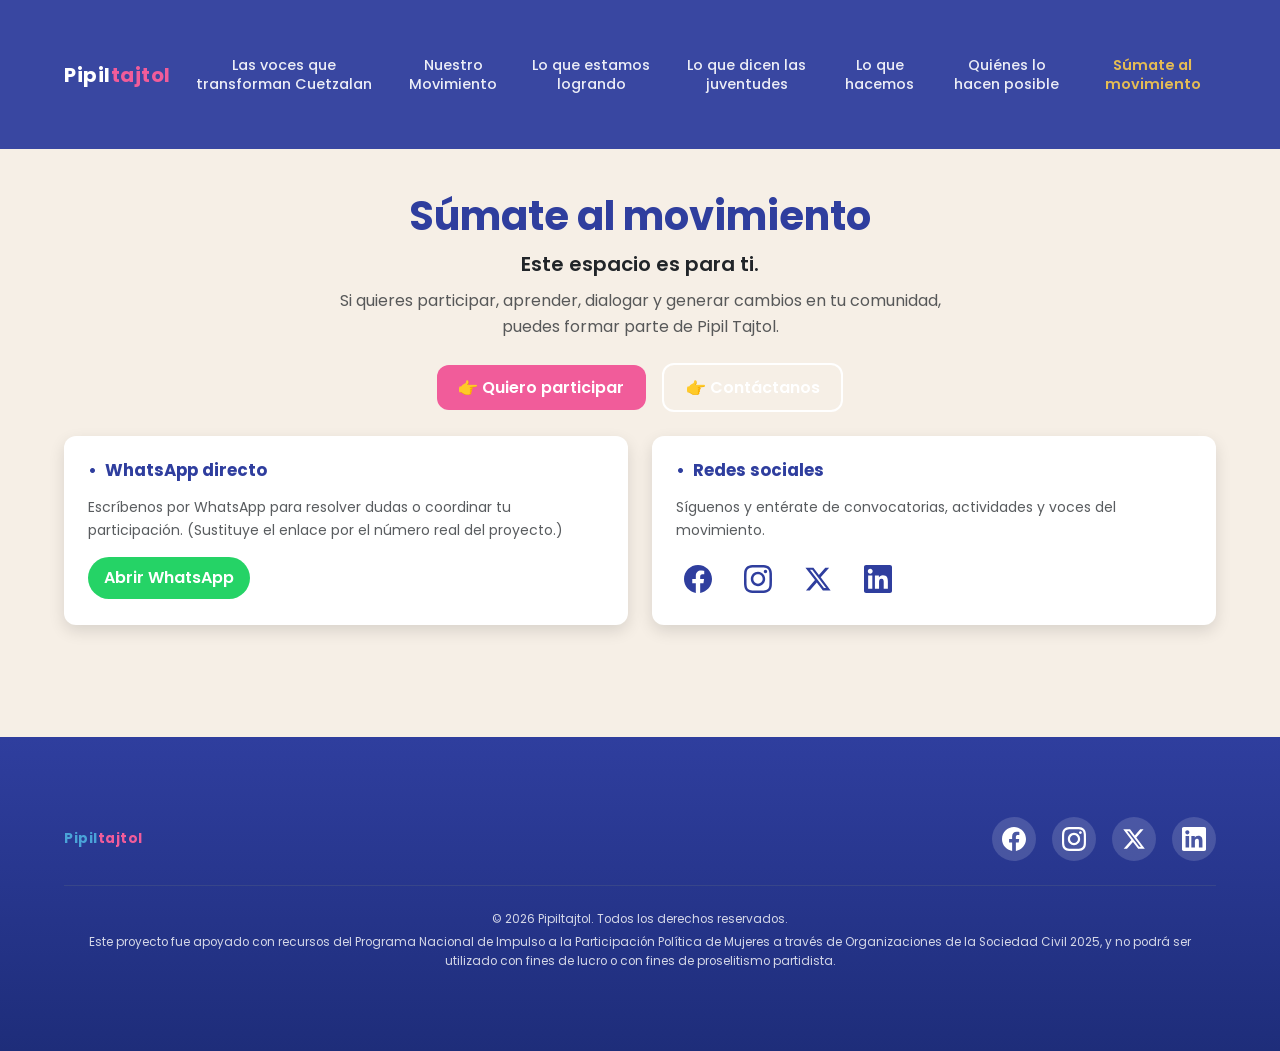
==== pages/contacto.html @ 114c92d9 "Page contacto" ====
<!DOCTYPE html>
<html lang="es">
<head>
  <meta charset="UTF-8">
  <meta name="viewport" content="width=device-width, initial-scale=1.0">
  <title>Súmate al movimiento — Pipiltajtol</title>
  <link href="https://cdn.jsdelivr.net/npm/bootstrap@5.3.2/dist/css/bootstrap.min.css" rel="stylesheet" crossorigin="anonymous">
  <link rel="preconnect" href="https://fonts.googleapis.com">
  <link rel="preconnect" href="https://fonts.gstatic.com" crossorigin>
  <link href="https://fonts.googleapis.com/css2?family=Poppins:wght@400;500;600;700;800&display=swap" rel="stylesheet">
  <link rel="stylesheet" href="../css/pipitajtol.css">
  <link rel="stylesheet" href="../css/styles.css">
  <style>
    .contact-hero-intro {
      max-width: 38rem;
      margin-left: auto;
      margin-right: auto;
    }
    .contact-cta-buttons {
      gap: 0.75rem 1rem;
    }
    .contact-cta-buttons .btn-contact-main {
      font-weight: 600;
      padding: 0.65rem 1.35rem;
      border-radius: var(--pipil-radius);
    }
    .contact-channel-card {
      background: var(--pipil-blanco);
      border-radius: var(--pipil-radius);
      box-shadow: var(--pipil-shadow);
      padding: 1.5rem;
      height: 100%;
    }
    .contact-channel-card h3 {
      font-size: 1.05rem;
      font-weight: 700;
      color: var(--pipil-azul-principal);
      margin-bottom: 0.75rem;
    }
    .contact-wa-btn {
      display: inline-flex;
      align-items: center;
      gap: 0.5rem;
      font-weight: 600;
      padding: 0.5rem 1rem;
      border-radius: 999px;
      background: #25d366;
      color: #fff !important;
      text-decoration: none;
    }
    .contact-wa-btn:hover {
      background: #1da851;
      color: #fff !important;
    }
    .contact-social-inline .social-link {
      color: var(--pipil-azul-principal);
    }
    .contact-social-inline .social-link:hover {
      color: var(--pipil-rosa-principal);
    }
    .scroll-mt-nav {
      scroll-margin-top: 6rem;
    }
  </style>
</head>
<body>
  <nav class="navbar navbar-expand-lg navbar-dark fixed-top py-3" id="mainNav">
    <div class="container">
      <a class="navbar-brand brand-title fw-bold" href="../index.html"><span class="pipil">Pipil</span><span class="tajtol">tajtol</span></a>
      <button class="navbar-toggler border-0" type="button" data-bs-toggle="collapse" data-bs-target="#navbarNav" aria-controls="navbarNav" aria-expanded="false" aria-label="Menú">
        <span class="navbar-toggler-icon"></span>
      </button>
      <div class="collapse navbar-collapse" id="navbarNav">
        <ul class="navbar-nav ms-auto gap-2 gap-lg-3">
          <li class="nav-item"><a class="nav-link" href="nuestra_voz.html">Las voces que transforman Cuetzalan</a></li>
          <li class="nav-item"><a class="nav-link" href="nuestro_movimiento.html">Nuestro Movimiento</a></li>
          <li class="nav-item"><a class="nav-link" href="logros.html">Lo que estamos logrando</a></li>
          <li class="nav-item"><a class="nav-link" href="testimonios.html">Lo que dicen las juventudes</a></li>
          <li class="nav-item"><a class="nav-link" href="servicios.html">Lo que hacemos</a></li>
          <li class="nav-item"><a class="nav-link" href="equipo.html">Quiénes lo hacen posible</a></li>
          <li class="nav-item"><a class="nav-link active" href="contacto.html" aria-current="page">Súmate al movimiento</a></li>
        </ul>
      </div>
    </div>
  </nav>

  <main class="page-content">
    <section class="section-py">
      <div class="container">
        <div class="row justify-content-center mb-4">
          <div class="col-lg-10 text-center">
            <h1 class="section-title animate-on-scroll">Súmate al movimiento</h1>
            <div class="contact-hero-intro text-muted animate-on-scroll">
              <p class="lead fw-semibold text-dark mb-2">Este espacio es para ti.</p>
              <p class="mb-0">Si quieres participar, aprender, dialogar y generar cambios en tu comunidad, puedes formar parte de Pipil Tajtol.</p>
            </div>
          </div>
        </div>

        <div class="row justify-content-center mb-4">
          <div class="col-lg-10 text-center">
            <div class="d-flex flex-wrap justify-content-center align-items-center contact-cta-buttons animate-on-scroll">
              <a href="#whatsapp-directo" class="btn button button-primary btn-contact-main"><span aria-hidden="true">👉</span> Quiero participar</a>
              <a href="#canales-contacto" class="btn button button-outline-hero btn-contact-main"><span aria-hidden="true">👉</span> Contáctanos</a>
            </div>
          </div>
        </div>

        <div id="canales-contacto" class="row justify-content-center g-4 scroll-mt-nav">
          <div class="col-md-6">
            <div id="whatsapp-directo" class="contact-channel-card animate-on-scroll scroll-mt-nav">
              <h3 class="d-flex align-items-center gap-2 mb-3"><span aria-hidden="true">•</span> WhatsApp directo</h3>
              <p class="small text-muted mb-3">Escríbenos por WhatsApp para resolver dudas o coordinar tu participación. <span class="text-muted">(Sustituye el enlace por el número real del proyecto.)</span></p>
              <a href="https://wa.me/" class="contact-wa-btn" target="_blank" rel="noopener noreferrer">Abrir WhatsApp</a>
            </div>
          </div>
          <div class="col-md-6">
            <div class="contact-channel-card animate-on-scroll">
              <h3 class="d-flex align-items-center gap-2 mb-3"><span aria-hidden="true">•</span> Redes sociales</h3>
              <p class="small text-muted mb-3">Síguenos y entérate de convocatorias, actividades y voces del movimiento.</p>
              <div class="social-links d-flex flex-wrap gap-3 contact-social-inline">
                <a href="#" class="social-link" aria-label="Facebook" target="_blank" rel="noopener"><svg xmlns="http://www.w3.org/2000/svg" width="28" height="28" fill="currentColor" viewBox="0 0 24 24"><path d="M24 12.073c0-6.627-5.373-12-12-12s-12 5.373-12 12c0 5.99 4.388 10.954 10.125 11.854v-8.385H7.078v-3.47h3.047V9.43c0-3.007 1.792-4.669 4.533-4.669 1.312 0 2.686.235 2.686.235v2.953H15.83c-1.491 0-1.956.925-1.956 1.874v2.25h3.328l-.532 3.47h-2.796v8.385C19.612 23.027 24 18.062 24 12.073z"/></svg></a>
                <a href="#" class="social-link" aria-label="Instagram" target="_blank" rel="noopener"><svg xmlns="http://www.w3.org/2000/svg" width="28" height="28" fill="currentColor" viewBox="0 0 24 24"><path d="M12 2.163c3.204 0 3.584.012 4.85.07 3.252.148 4.771 1.691 4.919 4.919.058 1.265.069 1.645.069 4.849 0 3.205-.012 3.584-.069 4.849-.149 3.225-1.664 4.771-4.919 4.919-1.266.058-1.644.07-4.85.07-3.204 0-3.584-.012-4.849-.07-3.26-.149-4.771-1.699-4.919-4.92-.058-1.265-.07-1.644-.07-4.849 0-3.204.013-3.583.07-4.849.149-3.227 1.664-4.771 4.919-4.919 1.266-.057 1.645-.069 4.849-.069zm0-2.163c-3.259 0-3.667.014-4.947.072-4.358.2-6.78 2.618-6.98 6.98-.059 1.281-.073 1.689-.073 4.948 0 3.259.014 3.668.072 4.948.2 4.358 2.618 6.78 6.98 6.98 1.281.058 1.689.072 4.948.072 3.259 0 3.668-.014 4.948-.072 4.354-.2 6.782-2.618 6.979-6.98.059-1.28.073-1.689.073-4.948 0-3.259-.014-3.667-.072-4.947-.196-4.354-2.617-6.78-6.979-6.98-1.281-.059-1.69-.073-4.949-.073zm0 5.838c-3.403 0-6.162 2.759-6.162 6.162s2.759 6.163 6.162 6.163 6.162-2.759 6.162-6.163c0-3.403-2.759-6.162-6.162-6.162zm0 10.162c-2.209 0-4-1.79-4-4 0-2.209 1.791-4 4-4s4 1.791 4 4c0 2.21-1.791 4-4 4zm6.406-11.845c-.796 0-1.441.645-1.441 1.44s.645 1.44 1.441 1.44c.795 0 1.439-.645 1.439-1.44s-.644-1.44-1.439-1.44z"/></svg></a>
                <a href="#" class="social-link" aria-label="Twitter / X" target="_blank" rel="noopener"><svg xmlns="http://www.w3.org/2000/svg" width="28" height="28" fill="currentColor" viewBox="0 0 24 24"><path d="M18.244 2.25h3.308l-7.227 8.26 8.502 11.24H16.17l-5.214-6.817L4.99 21.75H1.68l7.73-8.835L1.254 2.25H8.08l4.713 6.231zm-1.161 17.52h1.833L7.084 4.126H5.117z"/></svg></a>
                <a href="#" class="social-link" aria-label="LinkedIn" target="_blank" rel="noopener"><svg xmlns="http://www.w3.org/2000/svg" width="28" height="28" fill="currentColor" viewBox="0 0 24 24"><path d="M20.447 20.452h-3.554v-5.569c0-1.328-.027-3.037-1.852-3.037-1.853 0-2.136 1.445-2.136 2.939v5.667H9.351V9h3.414v1.561h.046c.477-.9 1.637-1.85 3.37-1.85 3.601 0 4.267 2.37 4.267 5.455v6.286zM5.337 7.433c-1.144 0-2.063-.926-2.063-2.065 0-1.138.92-2.063 2.063-2.063 1.14 0 2.064.925 2.064 2.063 0 1.139-.925 2.065-2.064 2.065zm1.782 13.019H3.555V9h3.564v11.452zM22.225 0H1.771C.792 0 0 .774 0 1.729v20.542C0 23.227.792 24 1.771 24h20.451C23.2 24 24 23.227 24 22.271V1.729C24 .774 23.2 0 22.222 0h.003z"/></svg></a>
              </div>
            </div>
          </div>
        </div>
      </div>
    </section>
  </main>

  <footer class="footer py-5">
    <div class="container">
      <div class="row align-items-center">
        <div class="col-md-6 text-center text-md-start mb-3 mb-md-0">
          <span class="navbar-brand brand-title fw-bold"><span class="pipil">Pipil</span><span class="tajtol">tajtol</span></span>
        </div>
        <div class="col-md-6">
          <div class="social-links d-flex justify-content-center justify-content-md-end gap-3">
            <a href="#" class="social-link" aria-label="Facebook" target="_blank" rel="noopener"><svg xmlns="http://www.w3.org/2000/svg" width="24" height="24" fill="currentColor" viewBox="0 0 24 24"><path d="M24 12.073c0-6.627-5.373-12-12-12s-12 5.373-12 12c0 5.99 4.388 10.954 10.125 11.854v-8.385H7.078v-3.47h3.047V9.43c0-3.007 1.792-4.669 4.533-4.669 1.312 0 2.686.235 2.686.235v2.953H15.83c-1.491 0-1.956.925-1.956 1.874v2.25h3.328l-.532 3.47h-2.796v8.385C19.612 23.027 24 18.062 24 12.073z"/></svg></a>
            <a href="#" class="social-link" aria-label="Instagram" target="_blank" rel="noopener"><svg xmlns="http://www.w3.org/2000/svg" width="24" height="24" fill="currentColor" viewBox="0 0 24 24"><path d="M12 2.163c3.204 0 3.584.012 4.85.07 3.252.148 4.771 1.691 4.919 4.919.058 1.265.069 1.645.069 4.849 0 3.205-.012 3.584-.069 4.849-.149 3.225-1.664 4.771-4.919 4.919-1.266.058-1.644.07-4.85.07-3.204 0-3.584-.012-4.849-.07-3.26-.149-4.771-1.699-4.919-4.92-.058-1.265-.07-1.644-.07-4.849 0-3.204.013-3.583.07-4.849.149-3.227 1.664-4.771 4.919-4.919 1.266-.057 1.645-.069 4.849-.069zm0-2.163c-3.259 0-3.667.014-4.947.072-4.358.2-6.78 2.618-6.98 6.98-.059 1.281-.073 1.689-.073 4.948 0 3.259.014 3.668.072 4.948.2 4.358 2.618 6.78 6.98 6.98 1.281.058 1.689.072 4.948.072 3.259 0 3.668-.014 4.948-.072 4.354-.2 6.782-2.618 6.979-6.98.059-1.28.073-1.689.073-4.948 0-3.259-.014-3.667-.072-4.947-.196-4.354-2.617-6.78-6.979-6.98-1.281-.059-1.69-.073-4.949-.073zm0 5.838c-3.403 0-6.162 2.759-6.162 6.162s2.759 6.163 6.162 6.163 6.162-2.759 6.162-6.163c0-3.403-2.759-6.162-6.162-6.162zm0 10.162c-2.209 0-4-1.79-4-4 0-2.209 1.791-4 4-4s4 1.791 4 4c0 2.21-1.791 4-4 4zm6.406-11.845c-.796 0-1.441.645-1.441 1.44s.645 1.44 1.441 1.44c.795 0 1.439-.645 1.439-1.44s-.644-1.44-1.439-1.44z"/></svg></a>
            <a href="#" class="social-link" aria-label="Twitter / X" target="_blank" rel="noopener"><svg xmlns="http://www.w3.org/2000/svg" width="24" height="24" fill="currentColor" viewBox="0 0 24 24"><path d="M18.244 2.25h3.308l-7.227 8.26 8.502 11.24H16.17l-5.214-6.817L4.99 21.75H1.68l7.73-8.835L1.254 2.25H8.08l4.713 6.231zm-1.161 17.52h1.833L7.084 4.126H5.117z"/></svg></a>
            <a href="#" class="social-link" aria-label="LinkedIn" target="_blank" rel="noopener"><svg xmlns="http://www.w3.org/2000/svg" width="24" height="24" fill="currentColor" viewBox="0 0 24 24"><path d="M20.447 20.452h-3.554v-5.569c0-1.328-.027-3.037-1.852-3.037-1.853 0-2.136 1.445-2.136 2.939v5.667H9.351V9h3.414v1.561h.046c.477-.9 1.637-1.85 3.37-1.85 3.601 0 4.267 2.37 4.267 5.455v6.286zM5.337 7.433c-1.144 0-2.063-.926-2.063-2.065 0-1.138.92-2.063 2.063-2.063 1.14 0 2.064.925 2.064 2.063 0 1.139-.925 2.065-2.064 2.065zm1.782 13.019H3.555V9h3.564v11.452zM22.225 0H1.771C.792 0 0 .774 0 1.729v20.542C0 23.227.792 24 1.771 24h20.451C23.2 24 24 23.227 24 22.271V1.729C24 .774 23.2 0 22.222 0h.003z"/></svg></a>
          </div>
        </div>
      </div>
      <hr class="border-secondary my-4">
      <p class="text-center text-white-50 small mb-1">&copy; <span id="year"></span> Pipiltajtol. Todos los derechos reservados.</p>
      <p class="text-center text-white-50 small mb-0">Este proyecto fue apoyado con recursos del Programa Nacional de Impulso a la Participación Política de Mujeres a través de Organizaciones de la Sociedad Civil 2025, y no podrá ser utilizado con fines de lucro o con fines de proselitismo partidista.</p>
    </div>
  </footer>

  <script src="https://cdn.jsdelivr.net/npm/bootstrap@5.3.2/dist/js/bootstrap.bundle.min.js" crossorigin="anonymous"></script>
  <script src="../js/main.js"></script>
</body>
</html>
---- css/pipitajtol.css ----
/* =========================================================
   pipiltajtol – Design System CSS
   Paleta extraída del logo oficial
   ========================================================= */

/* -----------------------------
   Variables de color
------------------------------*/
:root {
    /* Branding */
    --pipil-azul-principal: #2F3E9E;
    --pipil-rosa-principal: #F15C9A;
  
    /* Secundarios */
    --pipil-azul-claro: #4AA3D8;
    --pipil-verde: #3FA36C;
    --pipil-verde-claro: #CDE6B8;
    --pipil-amarillo: #F7C84B;
    --pipil-naranja: #F5A03A;
  
    /* Neutros */
    --pipil-fondo: #F6EFE6;
    --pipil-blanco: #FFFFFF;
    --pipil-gris-texto: #333333;
  
    /* UI */
    --pipil-radius: 12px;
    --pipil-shadow: 0 6px 16px rgba(0, 0, 0, 0.12);
    --pipil-transition: all 0.25s ease;
  }
  
  /* -----------------------------
     Reset básico
  ------------------------------*/
  *,
  *::before,
  *::after {
    box-sizing: border-box;
    margin: 0;
    padding: 0;
  }
  
  html {
    font-size: 16px;
  }
  
  body {
    font-family: "Poppins", "Segoe UI", sans-serif;
    background-color: var(--pipil-fondo);
    color: var(--pipil-gris-texto);
    line-height: 1.6;
  }
  
  /* -----------------------------
     Tipografía
  ------------------------------*/
  h1, h2, h3, h4, h5, h6 {
    color: var(--pipil-azul-principal);
    margin-bottom: 0.5em;
  }
  
  p {
    margin-bottom: 1em;
  }
  
  .brand-title {
    font-weight: 800;
    letter-spacing: 0.5px;
  }
  
  .brand-title .pipil {
    color: var(--pipil-azul-principal);
  }
  
  .brand-title .tajtol {
    color: var(--pipil-rosa-principal);
  }
  
  /* -----------------------------
     Layout
  ------------------------------*/
  .container {
    max-width: 1200px;
    margin: auto;
    padding: 2rem 1.5rem;
  }
  
  .card {
    background-color: var(--pipil-blanco);
    border-radius: var(--pipil-radius);
    box-shadow: var(--pipil-shadow);
    padding: 1.5rem;
    margin-bottom: 1.5rem;
  }
  
  /* -----------------------------
     Botones
  ------------------------------*/
  .button {
    display: inline-block;
    padding: 0.75rem 1.4rem;
    border-radius: var(--pipil-radius);
    border: none;
    font-weight: 600;
    cursor: pointer;
    transition: var(--pipil-transition);
    text-decoration: none;
  }
  
  .button-primary {
    background-color: var(--pipil-rosa-principal);
    color: var(--pipil-blanco);
  }
  
  .button-primary:hover {
    background-color: #e84b8c;
  }
  
  .button-secondary {
    background-color: var(--pipil-azul-principal);
    color: var(--pipil-blanco);
  }
  
  .button-secondary:hover {
    background-color: #253080;
  }
  
  .button-accent {
    background-color: var(--pipil-amarillo);
    color: var(--pipil-azul-principal);
  }
  
  .button-accent:hover {
    background-color: #eebc3f;
  }
  
  /* -----------------------------
     Etiquetas / Badges
  ------------------------------*/
  .badge {
    display: inline-block;
    padding: 0.35rem 0.7rem;
    border-radius: 999px;
    font-size: 0.75rem;
    font-weight: 600;
  }
  
  .badge-green {
    background-color: var(--pipil-verde);
    color: var(--pipil-blanco);
  }
  
  .badge-blue {
    background-color: var(--pipil-azul-claro);
    color: var(--pipil-blanco);
  }
  
  .badge-pink {
    background-color: var(--pipil-rosa-principal);
    color: var(--pipil-blanco);
  }
  
  /* -----------------------------
     Formularios
  ------------------------------*/
  input,
  select,
  textarea {
    width: 100%;
    padding: 0.65rem 0.8rem;
    border-radius: var(--pipil-radius);
    border: 2px solid #ddd;
    font-size: 0.95rem;
    margin-bottom: 1rem;
    transition: var(--pipil-transition);
  }
  
  input:focus,
  select:focus,
  textarea:focus {
    border-color: var(--pipil-azul-claro);
    outline: none;
  }
  
  /* -----------------------------
     Estados
  ------------------------------*/
  .success {
    color: var(--pipil-verde);
  }
  
  .warning {
    color: var(--pipil-naranja);
  }
  
  .error {
    color: var(--pipil-rosa-principal);
  }
  
  /* -----------------------------
     Utilidades
  ------------------------------*/
  .text-center {
    text-align: center;
  }
  
  .mt-1 { margin-top: 1rem; }
  .mt-2 { margin-top: 2rem; }
  .mb-1 { margin-bottom: 1rem; }
  .mb-2 { margin-bottom: 2rem; }
  
  /* -----------------------------
     Footer
  ------------------------------*/
  .footer {
    text-align: center;
    padding: 1.5rem;
    font-size: 0.85rem;
    color: #666;
  }
---- css/styles.css ----
/* ============================================
   Pipiltajtol — Estilos del sitio
   Usa el design system (pipitajtol.css)
   ============================================ */

/* Restaurar grid de Bootstrap tras reset del design system */
.row {
  margin-left: -0.75rem;
  margin-right: -0.75rem;
}
.row > * {
  padding-left: 0.75rem;
  padding-right: 0.75rem;
}

/* --- Base --- */
html {
  scroll-behavior: smooth;
}

/* Contenido de páginas internas (evitar solapamiento con navbar fija) */
.page-content {
  padding-top: 80px;
}

body {
  font-family: "Poppins", "Segoe UI", sans-serif;
  background-color: var(--pipil-fondo);
  color: var(--pipil-gris-texto);
  overflow-x: hidden;
}

/* --- Navbar --- */
#mainNav {
  background: rgba(47, 62, 158, 0.95);
  backdrop-filter: blur(10px);
  transition: var(--pipil-transition);
}

#mainNav.scrolled {
  background: var(--pipil-azul-principal);
  box-shadow: var(--pipil-shadow);
}

/* Navegación con textos largos */
#mainNav .navbar-nav {
  flex-wrap: wrap;
  justify-content: flex-end;
  row-gap: 0.35rem;
}

.navbar-dark .navbar-nav .nav-link {
  color: var(--pipil-blanco);
  font-weight: 500;
  opacity: 0.9;
  transition: var(--pipil-transition);
  font-size: 0.9rem;
  padding-inline: 0.5rem;
  line-height: 1.3;
  text-align: center;
  white-space: normal;
}

.navbar-dark .navbar-nav .nav-link:hover,
.navbar-dark .navbar-nav .nav-link:focus {
  color: var(--pipil-amarillo);
  opacity: 1;
}

.navbar-dark .navbar-nav .nav-link.active {
  color: var(--pipil-amarillo);
  font-weight: 600;
}

@media (min-width: 992px) {
  #mainNav .navbar-nav {
    flex-wrap: nowrap;
  }
}

/* Marca en navbar: Pipil (azul) + tajtol (rosa) */
#mainNav .brand-title .pipil { color: var(--pipil-blanco); }
#mainNav .brand-title .tajtol { color: var(--pipil-rosa-principal); }

/* --- Hero (Inicio) --- */
.hero {
  background: linear-gradient(135deg, var(--pipil-azul-principal) 0%, #1e2d7a 50%, var(--pipil-azul-claro) 100%);
  color: var(--pipil-blanco);
  position: relative;
}

.hero-title {
  font-size: clamp(2rem, 5vw, 3.5rem);
  font-weight: 800;
  line-height: 1.2;
  color: var(--pipil-blanco);
}

.hero .brand-title .pipil { color: var(--pipil-blanco); }
.hero .brand-title .tajtol { color: var(--pipil-rosa-principal); }

.hero-visual {
  width: 100%;
  aspect-ratio: 1;
  background: linear-gradient(145deg, rgba(241, 92, 154, 0.15), rgba(74, 163, 216, 0.2)), url('../images/Principal.jpeg') center center / cover no-repeat;
  border: 2px solid rgba(255, 255, 255, 0.2);
  border-radius: var(--pipil-radius);
}

/* Botón outline en hero */
.button-outline-hero {
  background: transparent;
  color: var(--pipil-blanco);
  border: 2px solid var(--pipil-blanco);
}
.button-outline-hero:hover {
  background: var(--pipil-blanco);
  color: var(--pipil-azul-principal);
  border-color: var(--pipil-blanco);
}

/* Animaciones de entrada (hero) */
.animate-fade-in {
  opacity: 0;
  transform: translateY(20px);
  animation: fadeInUp 0.8s ease forwards;
}
.animate-fade-in.delay-1 { animation-delay: 0.2s; }
.animate-fade-in.delay-2 { animation-delay: 0.4s; }

@keyframes fadeInUp {
  to {
    opacity: 1;
    transform: translateY(0);
  }
}

/* Indicador de scroll */
.scroll-indicator {
  position: absolute;
  bottom: 2rem;
  left: 50%;
  transform: translateX(-50%);
}

.scroll-link {
  display: block;
  width: 28px;
  height: 44px;
  border: 2px solid rgba(255, 255, 255, 0.5);
  border-radius: 14px;
  position: relative;
  transition: var(--pipil-transition);
}

.scroll-link:hover {
  border-color: var(--pipil-amarillo);
}

.scroll-link span {
  position: absolute;
  top: 8px;
  left: 50%;
  width: 6px;
  height: 6px;
  margin-left: -3px;
  background: var(--pipil-rosa-principal);
  border-radius: 50%;
  animation: scrollBounce 2s infinite;
}

@keyframes scrollBounce {
  0%, 100% { transform: translateY(0); opacity: 1; }
  50% { transform: translateY(10px); opacity: 0.5; }
}

/* --- Secciones --- */
.section-py {
  padding-top: 5rem;
  padding-bottom: 5rem;
}

.section-title {
  font-size: clamp(1.75rem, 4vw, 2.5rem);
  font-weight: 700;
  margin-bottom: 0.5rem;
  color: var(--pipil-azul-principal);
}

.section-subtitle {
  font-size: 1.1rem;
}

.bg-light {
  background-color: var(--pipil-blanco) !important;
}

/* Animaciones al hacer scroll */
.animate-on-scroll {
  opacity: 0;
  transform: translateY(30px);
  transition: opacity 0.6s ease, transform 0.6s ease;
}

.animate-on-scroll.visible {
  opacity: 1;
  transform: translateY(0);
}

/* --- Nosotros --- */
.about-image .about-placeholder {
  width: 100%;
  aspect-ratio: 4/3;
  background: url('../images/Principal.jpeg') center center / cover no-repeat;
}

#nosotros h3 {
  color: var(--pipil-azul-principal);
}

/* --- Tarjetas de servicio --- */
.service-card {
  background-color: var(--pipil-blanco);
  border-radius: var(--pipil-radius);
  box-shadow: var(--pipil-shadow);
  transition: var(--pipil-transition);
}

.service-card:hover {
  transform: translateY(-6px);
  box-shadow: 0 12px 24px rgba(47, 62, 158, 0.15);
}

.service-card .card-title {
  color: var(--pipil-azul-principal);
}

.service-icon {
  width: 56px;
  height: 56px;
  display: flex;
  align-items: center;
  justify-content: center;
  font-size: 1.5rem;
  background: rgba(47, 62, 158, 0.1);
  color: var(--pipil-azul-principal);
  border-radius: var(--pipil-radius);
}

/* --- Portafolio / Carrusel --- */
.portfolio-slide {
  width: 100%;
  height: 400px;
  background: url('../images/Principal.jpeg') center center / cover no-repeat;
}

.portfolio-slide-1 {
  background: linear-gradient(90deg, rgba(47, 62, 158, 0.4), rgba(47, 62, 158, 0.2)), url('../images/Principal.jpeg') center center / cover no-repeat;
}

.portfolio-slide-2 {
  background: linear-gradient(90deg, rgba(241, 92, 154, 0.35), rgba(245, 160, 58, 0.25)), url('../images/Principal.jpeg') center center / cover no-repeat;
}

.portfolio-slide-3 {
  background: linear-gradient(90deg, rgba(63, 163, 108, 0.4), rgba(205, 230, 184, 0.3)), url('../images/Principal.jpeg') center center / cover no-repeat;
}

.carousel-caption {
  background: rgba(47, 62, 158, 0.75);
  padding: 1rem 1.5rem;
  border-radius: var(--pipil-radius);
}

.carousel-control-prev-icon,
.carousel-control-next-icon {
  filter: none;
  background-color: rgba(47, 62, 158, 0.6);
  padding: 1rem;
  border-radius: 50%;
}

.carousel-indicators [data-bs-target] {
  background-color: var(--pipil-azul-principal);
}

/* --- Footer --- */
.footer {
  background: linear-gradient(180deg, var(--pipil-azul-principal) 0%, #1e2d7a 100%);
  color: var(--pipil-blanco);
}

.footer .brand-title .pipil { color: var(--pipil-azul-claro); }
.footer .brand-title .tajtol { color: var(--pipil-rosa-principal); }

.footer .text-white-50 {
  color: rgba(255, 255, 255, 0.8) !important;
}

.social-link {
  display: inline-flex;
  align-items: center;
  justify-content: center;
  width: 44px;
  height: 44px;
  color: var(--pipil-blanco);
  background: rgba(255, 255, 255, 0.15);
  border-radius: 50%;
  transition: var(--pipil-transition);
}

.social-link:hover {
  background: var(--pipil-rosa-principal);
  color: var(--pipil-blanco);
  transform: translateY(-3px);
}

.footer hr {
  border-color: rgba(255, 255, 255, 0.2);
}

/* --- Botones (compatibilidad con clases del design system) --- */
.btn.button-primary {
  background-color: var(--pipil-rosa-principal);
  border-color: var(--pipil-rosa-principal);
  color: var(--pipil-blanco);
}

.btn.button-primary:hover {
  background-color: #e84b8c;
  border-color: #e84b8c;
  color: var(--pipil-blanco);
}

/* --- Contadores (Lo que estamos logrando) --- */
#countersSection .counter-card {
  background-color: var(--pipil-blanco);
  border-radius: var(--pipil-radius);
  box-shadow: var(--pipil-shadow);
  padding: 1.75rem 1.25rem;
  text-align: center;
  height: 100%;
  transition: transform var(--pipil-transition), box-shadow var(--pipil-transition);
}
#countersSection .counter-card:hover {
  transform: translateY(-4px);
  box-shadow: 0 12px 28px rgba(47, 62, 158, 0.15);
}
#countersSection .counter-number {
  font-size: clamp(2rem, 5vw, 3rem);
  font-weight: 800;
  color: var(--pipil-azul-principal);
  line-height: 1.1;
  font-variant-numeric: tabular-nums;
}
#countersSection .counter-prefix {
  color: var(--pipil-rosa-principal);
  margin-right: 0.05em;
}
#countersSection .counter-label {
  margin: 0.75rem 0 0;
  font-size: 0.95rem;
  color: var(--pipil-gris-texto);
  font-weight: 500;
}

/* --- Responsive --- */
@media (max-width: 991.98px) {
  .section-py {
    padding-top: 4rem;
    padding-bottom: 4rem;
  }
  .portfolio-slide {
    height: 280px;
  }
}

@media (max-width: 575.98px) {
  .hero .btn-lg {
    display: block;
    width: 100%;
    margin-bottom: 0.5rem;
  }
  .hero .btn-lg.me-2 {
    margin-right: 0 !important;
  }
}
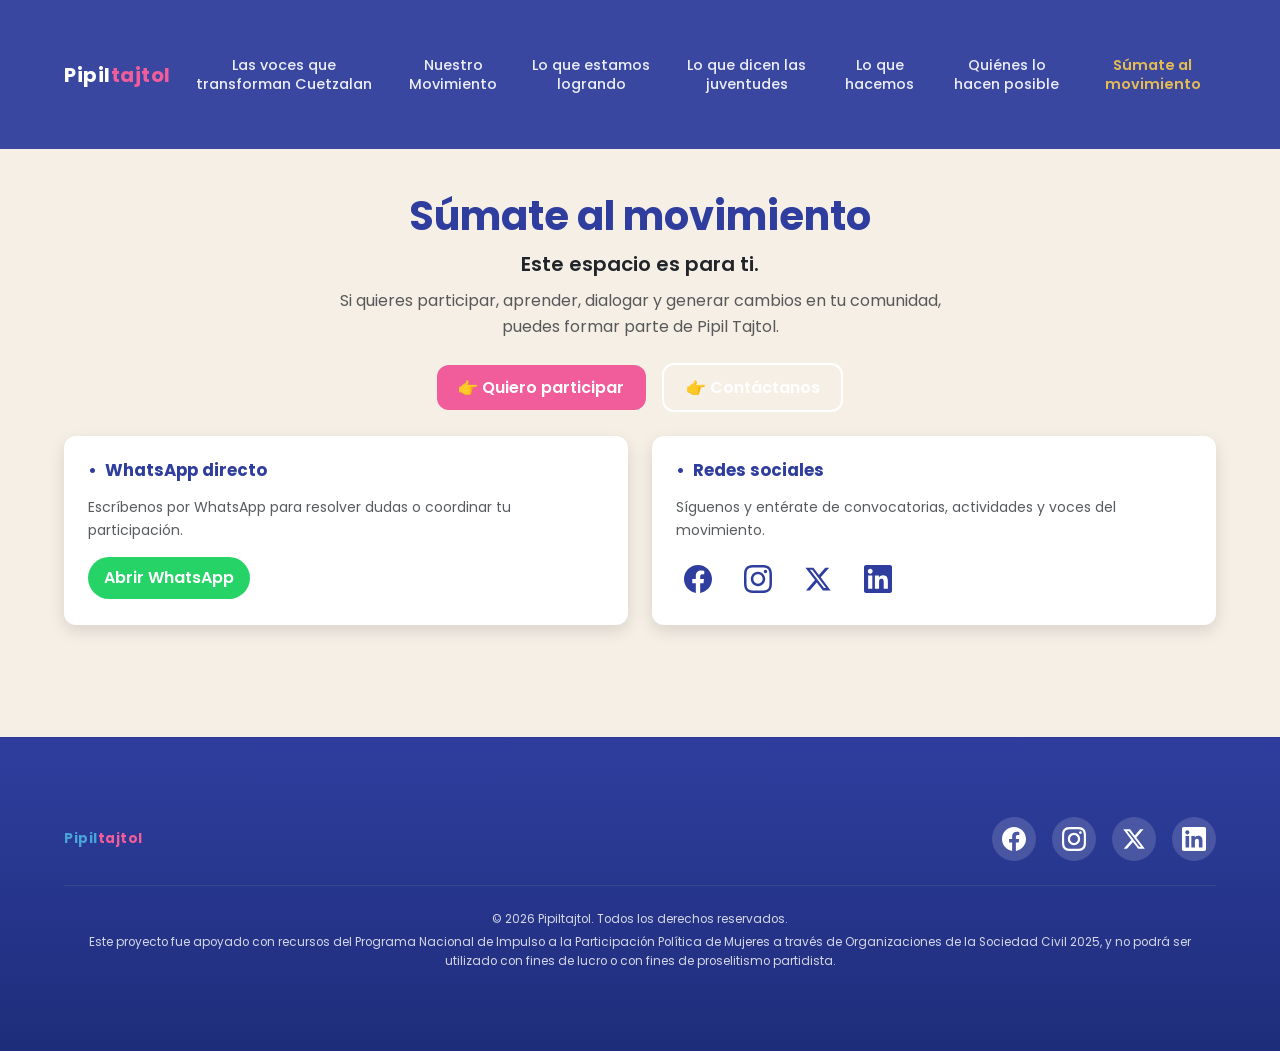
==== commit 5327fa6b: "Nuevas rutas y modificación de recursos para imagenes" ====
--- a/pages/contacto.html
+++ b/pages/contacto.html
@@ -110,8 +110,8 @@
           <div class="col-md-6">
             <div id="whatsapp-directo" class="contact-channel-card animate-on-scroll scroll-mt-nav">
               <h3 class="d-flex align-items-center gap-2 mb-3"><span aria-hidden="true">•</span> WhatsApp directo</h3>
-              <p class="small text-muted mb-3">Escríbenos por WhatsApp para resolver dudas o coordinar tu participación. <span class="text-muted">(Sustituye el enlace por el número real del proyecto.)</span></p>
-              <a href="https://wa.me/" class="contact-wa-btn" target="_blank" rel="noopener noreferrer">Abrir WhatsApp</a>
+              <p class="small text-muted mb-3">Escríbenos por WhatsApp para resolver dudas o coordinar tu participación.</p>
+              <a href="https://wa.me/522227060955" class="contact-wa-btn" target="_blank" rel="noopener noreferrer">Abrir WhatsApp</a>
             </div>
           </div>
           <div class="col-md-6">
